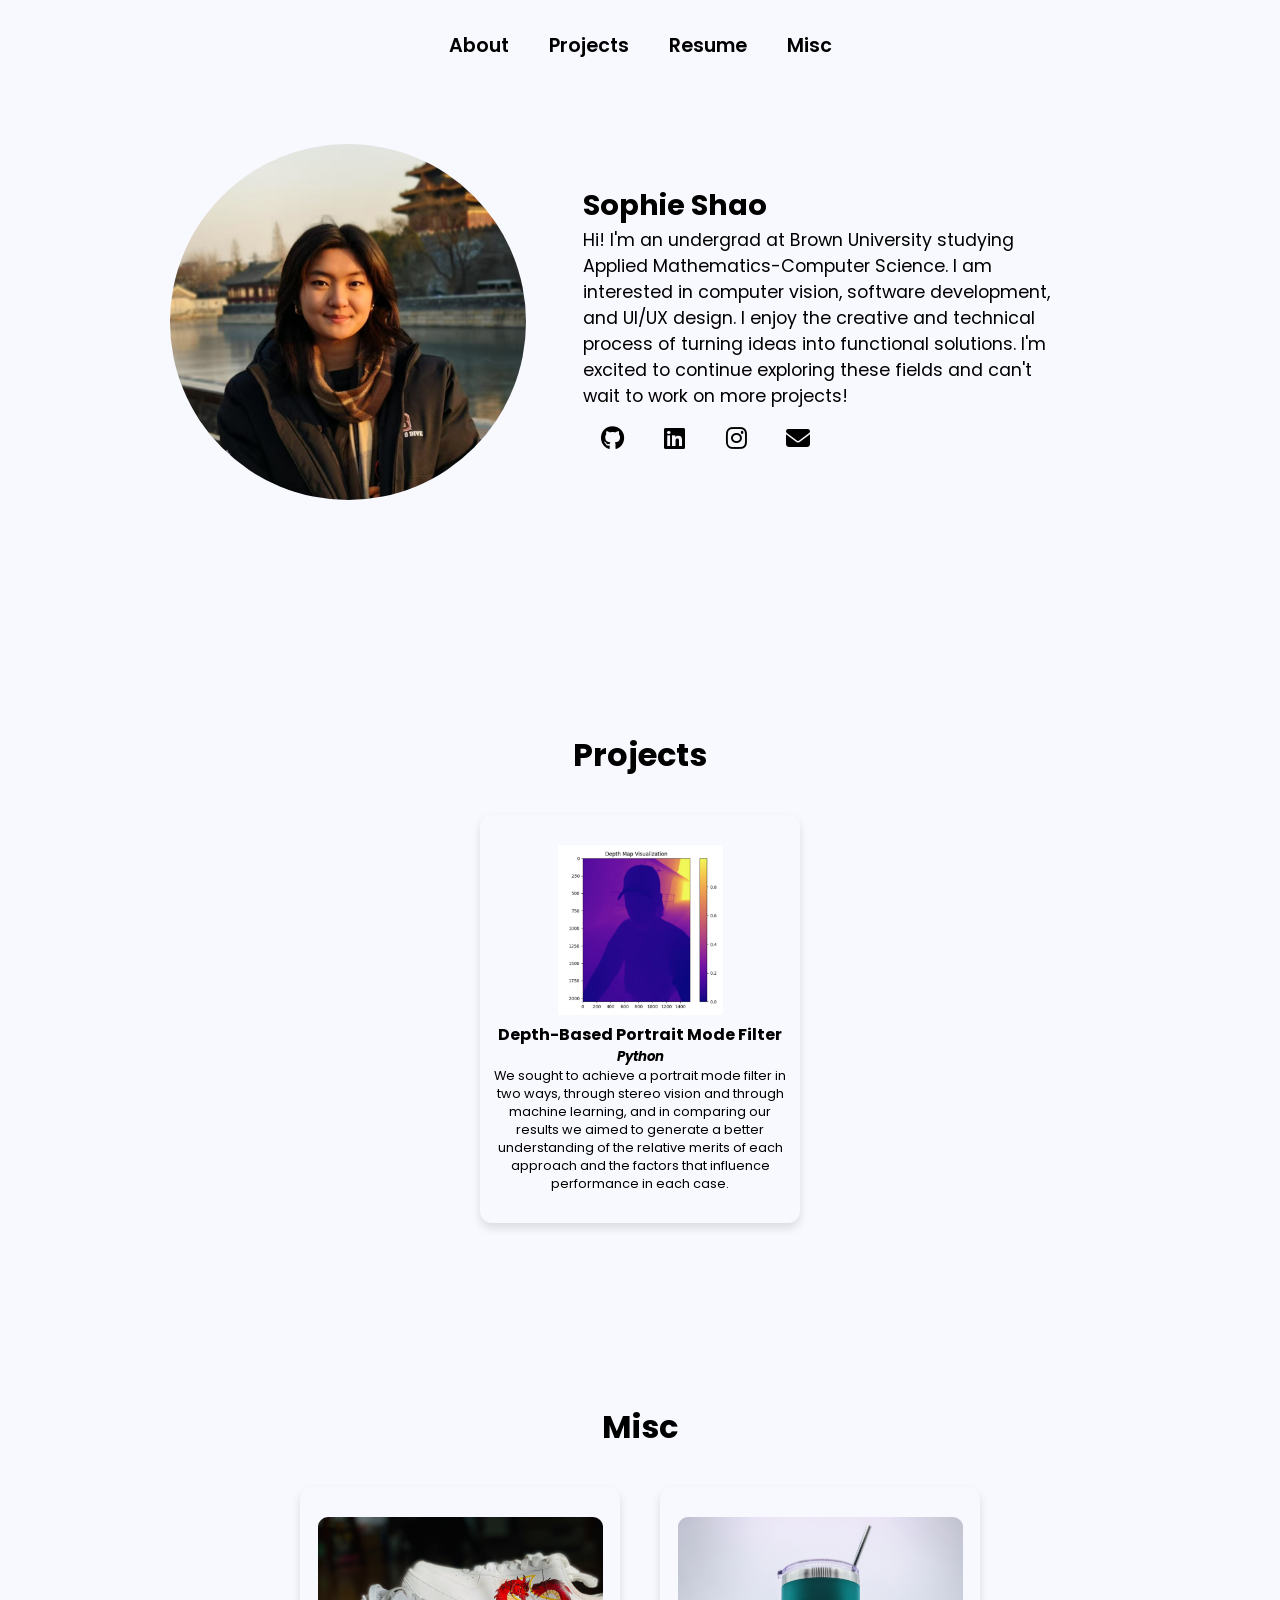
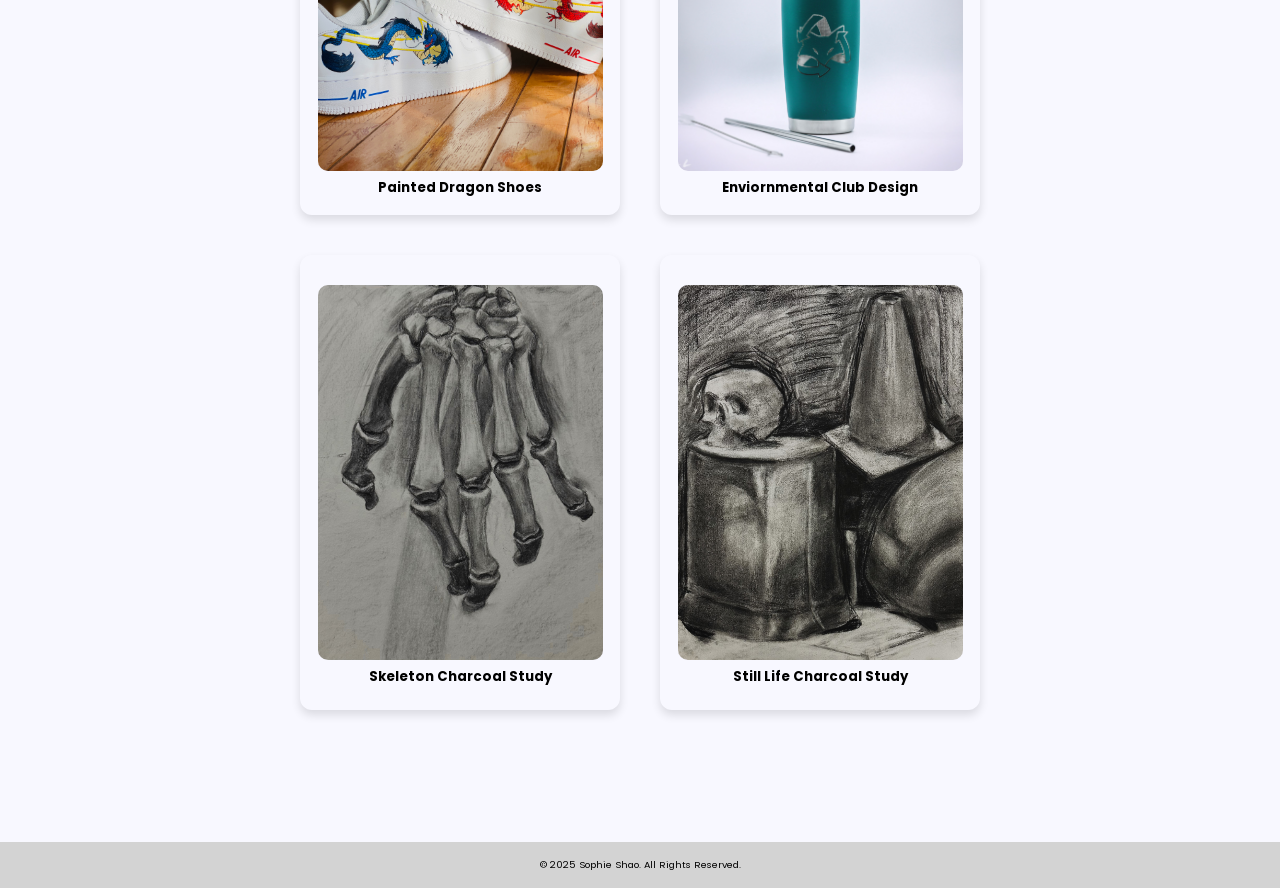
==== index.html @ e2f9743d "Update index.html" ====
<!DOCTYPE html>
<html lang="en" dir="ltr">
    <head>
        <meta charset="UTF-8"/>
        <title>Sophie Shao</title>
        <link rel="stylesheet" href="style.css">
        <meta name="viewport" content="width=device-width, initial-scale=1.0">
        <link rel="stylesheet" href="https://cdnjs.cloudflare.com/ajax/libs/font-awesome/6.5.2/css/all.min.css">
    </head>
    <body>

        <!-- navigation menu-->
        <nav>
            <div class="nav-container">
                <div class="links">
                    <div class="link"><a href="#about">About</a></div>
                    <div class="link"><a href="#projects">Projects</a></div>
                    <div class="link"><a href="./2027-Sophie-Shao-Resume.pdf" target="blank">Resume</a></div>
                    <div class="link"><a href="#misc">Misc</a></div>
                </div>
                <i class="fa-solid fa-bars hamburg" onclick="hamburg()"></i>
            </div>
            <div class="dropdown">
                <div class="links">
                    <a href="#about">About Me</a>
                    <a href="#projects">Projects</a>
                    <a href="#misc">Misc</a>
                    <i class="fa-solid fa-xmark cancel" onclick="cancel()"></i>
                </div>
            </div>
        </nav>

        <section class="about" id="about">
            <div class="main-container">
                <div class="image">
                    <img src="images/me.jpg" alt="headshot">
                </div>
                <div class="content">
                    <h1 data-aos="fade-left">
                        Sophie Shao
                    </h1>
                    <p>
                        Hi! I'm an undergrad at Brown University studying 
                        Applied Mathematics-Computer Science. I am interested
                        in computer vision, software development, and UI/UX design. 
                        I enjoy the creative and technical process of turning ideas into 
                        functional solutions. I'm excited to 
                        continue exploring these fields and can't wait to work 
                        on more projects!
                    </p>
                    <div class="social-links">
                        <a href="https://github.com/sophie-shao">
                            <i class="fa-brands fa-github"></i>
                        </a>
                        <a href="https://www.linkedin.com/in/sophie-shao-2a88002a1/">
                            <i class="fa-brands fa-linkedin"></i>
                        </a>
                        <a href="https://www.instagram.com/sophie.shao_/?next=%2F">
                            <i class="fa-brands fa-instagram"></i>
                        </a>
                        <a href="https://mail.google.com/mail/u/0/#inbox?compose=DmwnWrRlQXxwdBVPlTcntVKjJCXbCcrWKHcVZnHtsnfMHzqmFrrnvkVkwrCbFchnSswnGTQqrdsb">
                            <i class="fa-solid fa-envelope"></i>
                        </a>
                    </div>
                </div>
            </div>
        </section>

        <!--Projects Section Start-->

        <section class="projects" id="projects">
            <div class="content">
                <div class="title"><span>Projects</span></div>
                <div class="boxes">
                    <div class="box">
                        <a href="https://github.com/sophie-shao/cv-final-project.git" target="_blank" class="project-box">
                            <picture>
                                <img src="images/depth.png" alt="cv">
                            </picture>
                            <h4>Depth-Based Portrait Mode Filter</h4>
                            <h5><em>Python</em></h5>
                            <p>
                                We sought to achieve a portrait mode filter in two ways, 
                                through stereo vision and through machine learning, 
                                and in comparing our results we aimed to generate a better understanding 
                                of the relative merits of each approach and the factors that influence 
                                performance in each case.
                            </p>
                        </a>
                    </div>
                </div>
            </div>
        </section>

        <!--Misc Section Start-->

        <section class="misc" id="misc">
            <div class="content">
                <div class="title"><span>Misc</span></div>
                <div class="boxes">
                    <div class="box">
                            <picture>
                                <img src="images/shoes.JPG" alt="shoes">
                            </picture>
                            <h5>Painted Dragon Shoes</h5>
                    </div>
                    <div class="box">
                        <picture>
                            <img src="images/waterbottle.jpg" alt="ensci">
                        </picture>
                        <h5>Enviornmental Club Design</h5>
                    </div>
                    <div class="box">
                        <picture>
                            <img src="images/hand.jpg" alt="hand">
                        </picture>
                        <h5>Skeleton Charcoal Study</h5>
                    </div>
                    <div class="box">
                        <picture>
                            <img src="images/study.jpg" alt="study">
                        </picture>
                        <h5>Still Life Charcoal Study</h5>
                    </div>
                </div>
            </div>
        </section>

        <!--Footer Section Start-->
        <footer>
            <div class="text">
                <span>
                    &#169; 2025 Sophie Shao. All Rights Reserved.
                </span>
            </div>
        </footer>


    </body>
</html>
---- style.css ----
@import url('https://fonts.googleapis.com/css2?family=Poppins%3Awght%40100%3B200%3B300%3B400%3B500%3B600&display=swap%27%29%3B');
*{
    margin: 0;
    padding: 0;
    box-sizing: border-box;
    font-family: 'Poppins', 'sans-serif';
    text-decoration: none;
    scroll-behavior: smooth;
}

body{
    width: 100%;
    height: auto;
    background-color: ghostwhite;
    overflow-x: hidden;
}

::-webkit-scrollbar {
    width: 10px;
}

::-webkit-scrollbar-track {
    background: gray;
}

::-webkit-scrollbar-thumb {
    background: black;
    border-radius: 12px;
    transition: all 0.3s ease;
}

::-webkit-scrollbar-thumb:hover {
    background: black;
}

/* navbar */

nav {
    width: 100%;
    height: 10vh;
    position: fixed;
    background-color: ghostwhite;
    z-index: 1000;
}

.nav-container {
    width: 100%;
    height: 100%;
    display: flex;
    justify-content: center;
    align-items: center;

}
.hamburg,
.cancel {
    cursor: pointer;
    position: absolute;
    right: 15px;
    top: 10px;
    color: black;
    opacity: 0;
    pointer-events: none;
    font-size: clamp(2.5rem, 0.5rem + 5vw, 3 rem);
}

.nav-container .links {
    display: flex;
}

.nav-container .links a {
    position: relative;
    font-size: calc(0.8rem + 0.5vw);
    color: black;
    margin: 20px;
    text-decoration: none;
    font-weight: 550;
    transition: 0.3s linear;
}

.nav-container .links a::before {
    position: absolute;
    content:"";
    bottom:-3px;
    left: 0;
    width: 0%;
    height: 3px;
    background-color: brown;
    transition: 0.2s linear;
}

.nav-container .links a:hover::before {
    width: 100%;
}

.nav-container .links a:hover {
    color: brown;
}

.dropdown {
    z-index: 100;
    position: absolute;
    top: 0;
    transform: translateY(-500px);
    width: 100%;
    height: auto;
    backdrop-filter: blur(4px) brightness(40%);
    box-shadow: 0 0 20px white;
    transition: 0.2s linear;
}

.dropdown .links a {
    display: flex;
    color: black;
    text-decoration: none;
    justify-content: center;
    padding: 15px 0;
    align-items: center;
    transition: 0.2s linear;
}

.dropdown .links a:hover {
    background-color: brown;
}

section {
    padding: 5rem 1rem;
    max-width: 1100px;
    margin: auto;
}

.main-container {
    display: flex;
    flex-direction: row;
    align-items: center;
    text-align: left; 
    padding: 2rem; 
    margin: 2rem;
}

.main-container .image img {
    width: calc(20vw + 100px);
    height: calc(20vw + 100px);
    border-radius: 50%;
    object-fit: cover;
    transition: transform 0.5s ease-in-out;
}

.main-container .image img:hover {
    transform: scale(1.1);
}

.main-container .content {
    color: black;
    width: 50%;
    max-width: 56.25rem;
}

.content h1 {
    font-size: clamp(1rem, 1rem + 5vw, 1.8rem);
}

.content p {
    font-size: 1.1rem;
    margin: auto;
    
}

.social-links i {
    display: inline-flex;
    justify-content: center;
    align-items: center;
    width: 3rem;
    height: 3rem;
    background-color: transparent;
    border-radius: 50%;
    color: black;
    margin: 5px;
    font-size: 1.5rem;
    transition: 0.2s linear;
}

.social-links i:hover {
    scale: 1.3;
    color: black;
    background-color: lightgrey;
}

section .content {
    width: 90%;
    margin: 0px auto;
    font-family: 'Poppins', sans-serif;
}

.projects .title span, .misc .title span {
    font-size: 2rem;
    font-weight: bold;
    display: block;
    margin-bottom: 1rem;
    color: black;
    text-align: center;
    transition: 0.4s linear;
}

.projects .boxes {
    display: flex;
    flex-wrap: wrap;
    justify-content: center;
}

.projects .boxes .box {
    margin: 20px;
    width: 20rem;
    height: 100%;
    text-align: center;
    border-radius: 12px;
    padding: 30px 10px;
    box-shadow: 0 5px 10px rgba(0, 0, 0, 0.12);
    cursor: default;
    color: black;
    transition: all 0.4s ease;
}

.projects .boxes .box:hover {
    background: white;
    transform: scale(1.1);
}

.projects .boxes .box img {
    width: 55%; 
    height: 55%; 
    object-fit: cover;  
    border-radius: 1px;
    transition: transform 0.5s ease-in-out; 
}
.projects h5 {
    color: black;
}

.projects h4 {
    color: black;
}
.projects p {
    font-size: 0.8rem;
    color: black;
}

/* Misc */

.misc .boxes {
    display: flex;
    flex-wrap: wrap;
    justify-content: center;
    
}

.misc .boxes .box {
    margin: 20px;
    width: 20rem;
    text-align: center;
    border-radius: 12px;
    padding: 30px 10px;
    box-shadow: 0 5px 10px rgba(0, 0, 0, 0.12);
    cursor: default;
    color: black;
    transition: all 0.4s ease;
}

.misc .boxes .box img {
    width: 95%;  /* Make the image scale to the full width of the box */
    height: 95%; /* Ensure it scales to the full height as well */
    object-fit: cover;  /* Make sure the image fills the box without distortion */
    border-radius: 10px; /* Optional: keep the border radius for rounded corners */
    transition: transform 0.5s ease-in-out; /* Smooth transition on hover */
}

/* Footer Section */

footer {
    text-align: center;
    padding: 1rem;
    margin-top: 2rem;
    background-color: lightgrey;
}

footer a {
    color: black;
    text-decoration: none;
}
footer .text {
    font-size: 0.6rem;
}


@media (max-width: 576px) {

    .social-links i {
        width: 2rem;
        height: 2rem;
    }

    #about h1 {
        text-align: center;
    }

    .main-container {
        flex-direction: column;
        text-align: center;
        justify-content: space-between;
    }

    .main-container .content {
        color: black;
        width: 100%;
        margin: auto;
        padding: auto;
    }

    .main-container .content p {
        font-size: 0.9rem;
        padding: 0.5rem;
        text-align: center;
    }
}
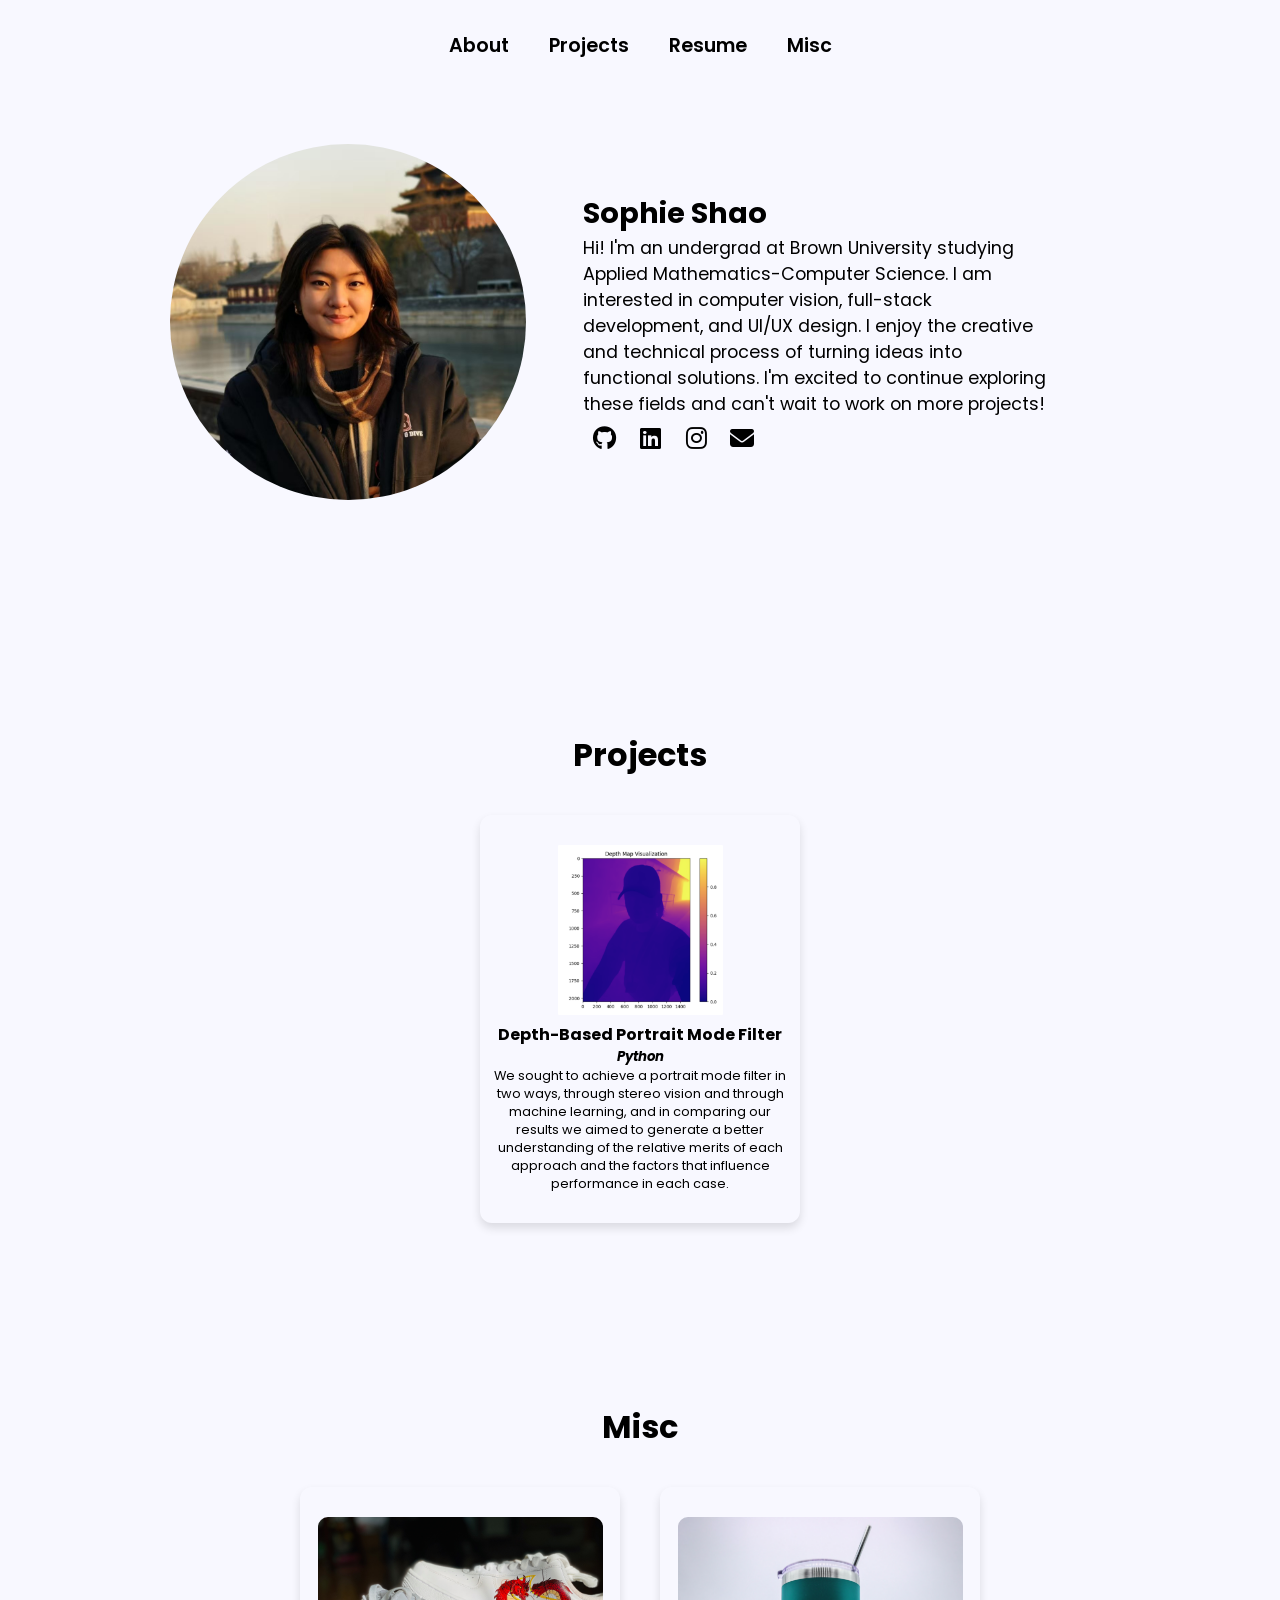
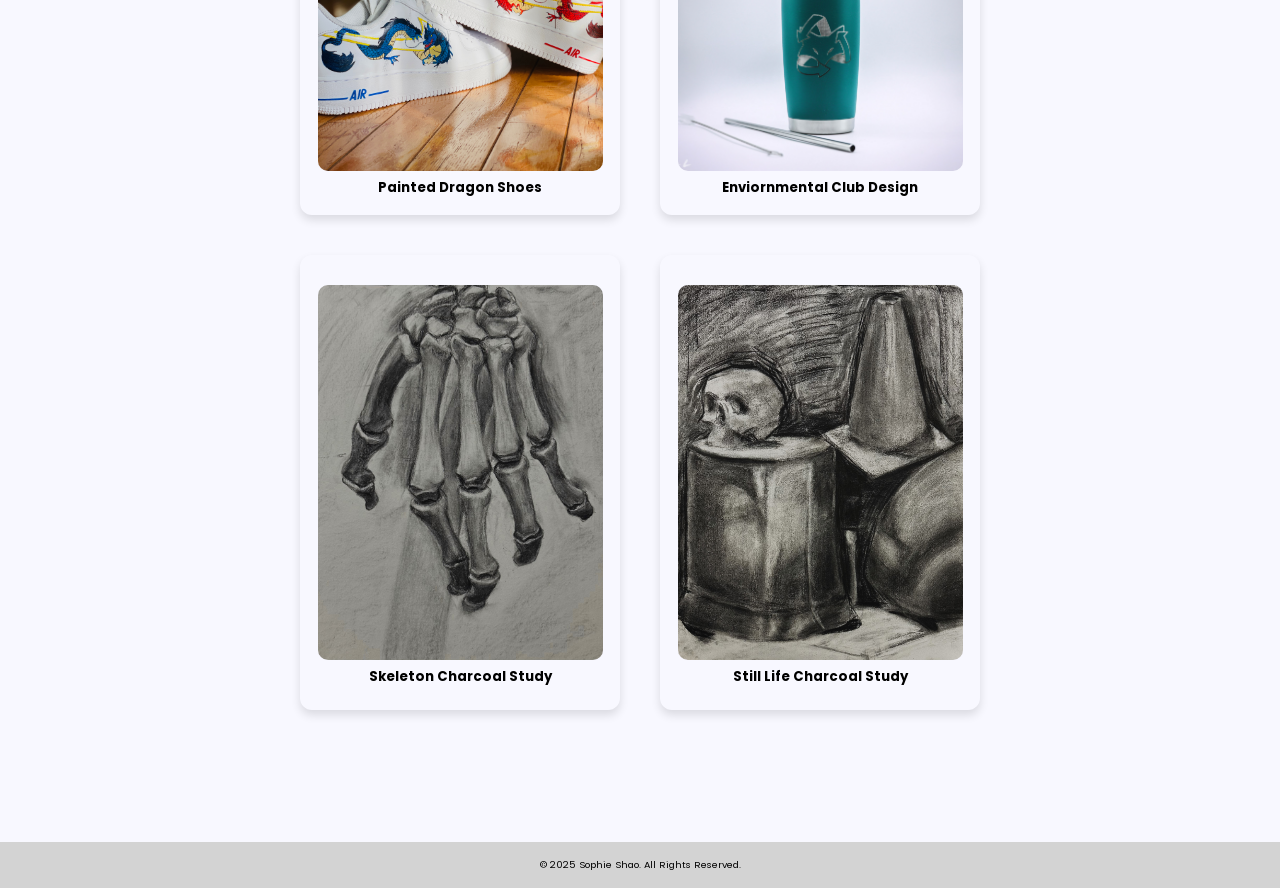
==== commit 57defbbd: "Update index.html" ====
--- a/index.html
+++ b/index.html
@@ -42,7 +42,7 @@
                     <p>
                         Hi! I'm an undergrad at Brown University studying 
                         Applied Mathematics-Computer Science. I am interested
-                        in computer vision, software development, and UI/UX design. 
+                        in computer vision, full-stack development, and UI/UX design. 
                         I enjoy the creative and technical process of turning ideas into 
                         functional solutions. I'm excited to 
                         continue exploring these fields and can't wait to work 
--- a/style.css
+++ b/style.css
@@ -169,8 +169,8 @@
     display: inline-flex;
     justify-content: center;
     align-items: center;
-    width: 3rem;
-    height: 3rem;
+    width: 2rem;
+    height: 2rem;
     background-color: transparent;
     border-radius: 50%;
     color: black;
@@ -320,4 +320,4 @@
         padding: 0.5rem;
         text-align: center;
     }
-}+}
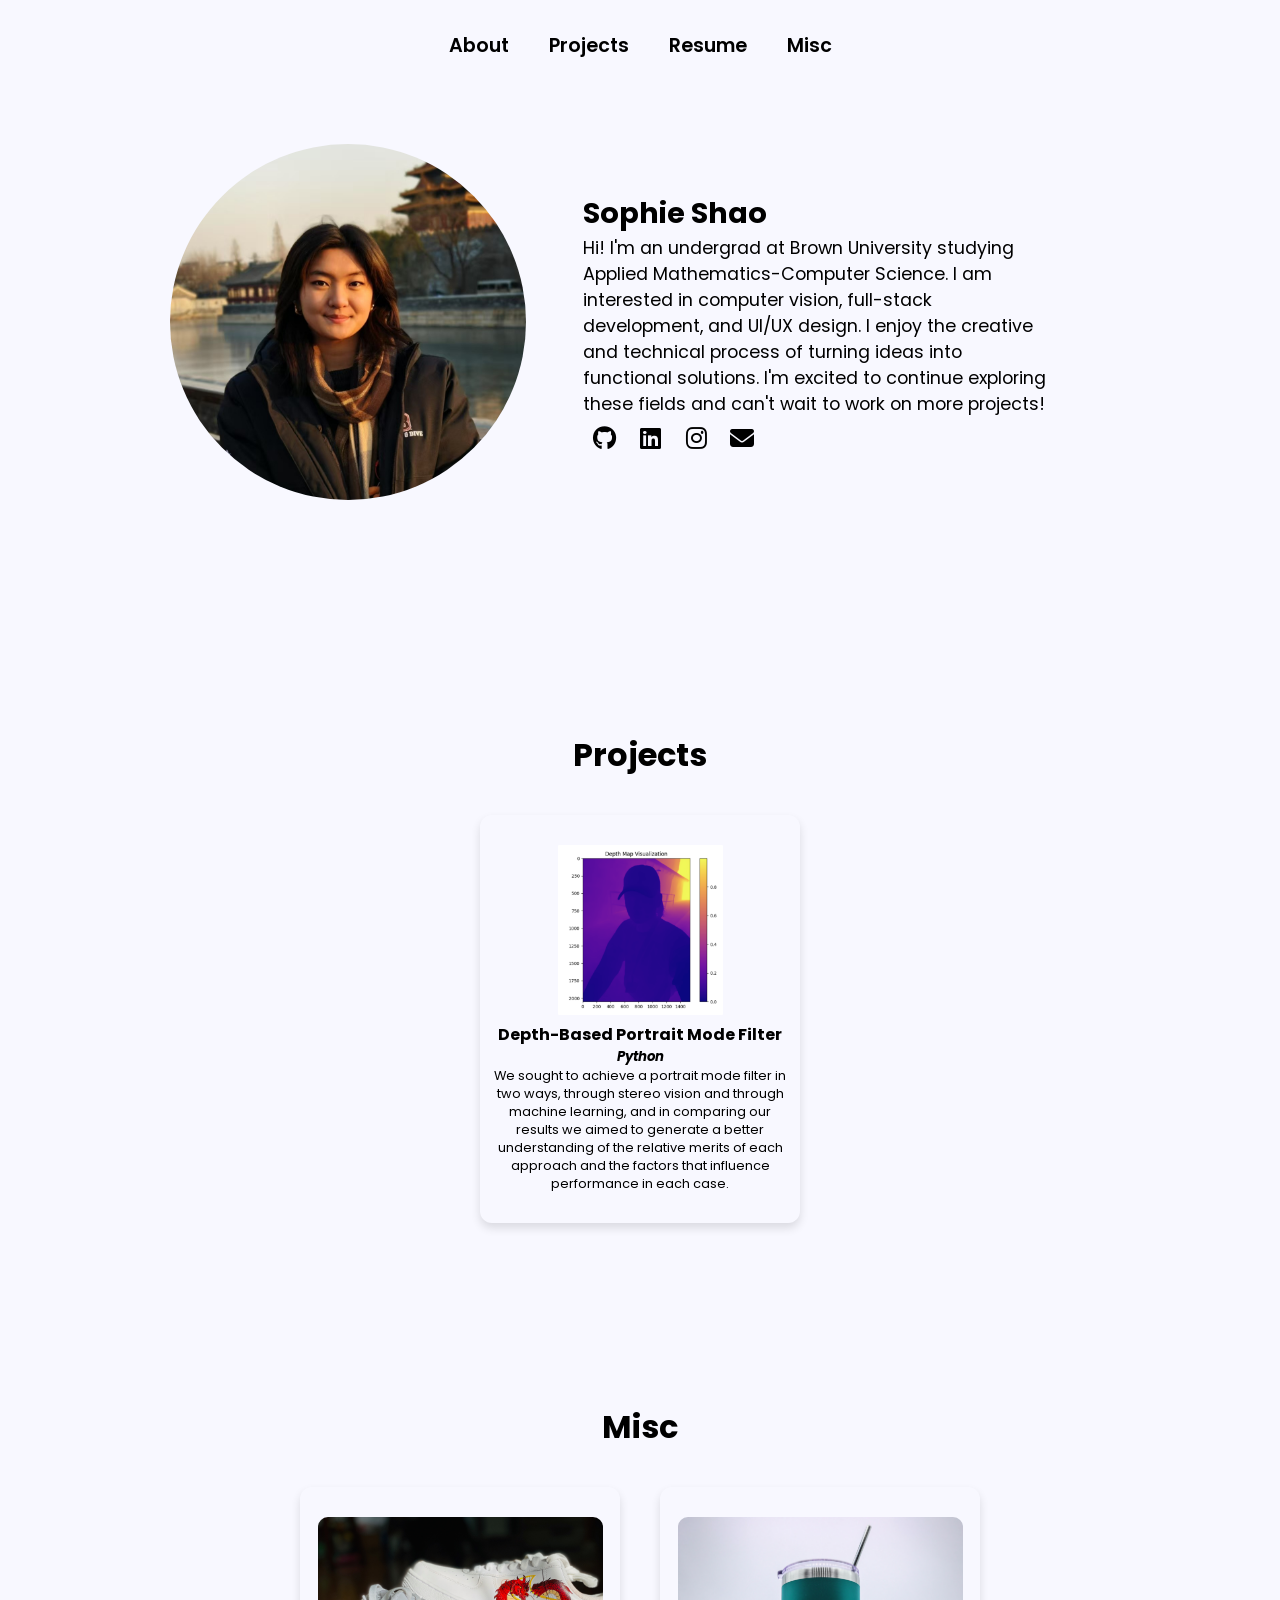
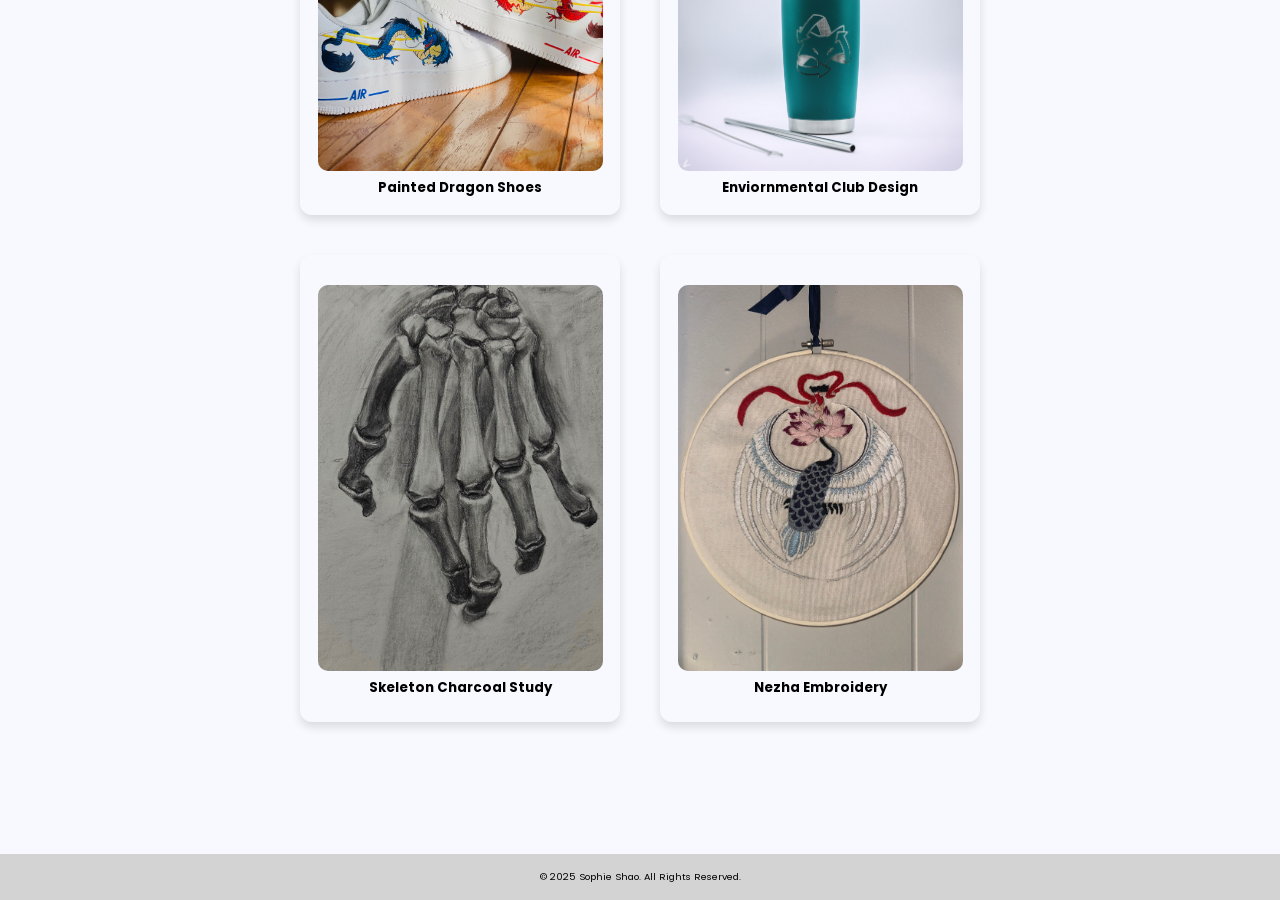
==== commit 079062af: "embroidery" ====
--- a/index.html
+++ b/index.html
@@ -15,7 +15,7 @@
                 <div class="links">
                     <div class="link"><a href="#about">About</a></div>
                     <div class="link"><a href="#projects">Projects</a></div>
-                    <div class="link"><a href="./2027-Sophie-Shao-Resume.pdf" target="blank">Resume</a></div>
+                    <div class="link"><a href="./Sophie_Shao_Resume.pdf" target="blank">Resume</a></div>
                     <div class="link"><a href="#misc">Misc</a></div>
                 </div>
                 <i class="fa-solid fa-bars hamburg" onclick="hamburg()"></i>
@@ -118,9 +118,9 @@
                     </div>
                     <div class="box">
                         <picture>
-                            <img src="images/study.jpg" alt="study">
+                            <img src="images/embroidery.jpg" alt="study">
                         </picture>
-                        <h5>Still Life Charcoal Study</h5>
+                        <h5>Nezha Embroidery</h5>
                     </div>
                 </div>
             </div>
--- a/style.css
+++ b/style.css
@@ -321,3 +321,28 @@
         text-align: center;
     }
 }
+/* For very large screens */
+@media (min-width: 1400px) {
+    section {
+      max-width: 1400px;
+      padding: 6rem 2rem;
+    }
+    
+    .main-container {
+      gap: 4rem;
+    }
+    
+    .content h1 {
+      font-size: 2.5rem;
+    }
+    
+    .content p {
+      font-size: 1.3rem;
+    }
+    
+    /* Make project boxes larger but maintain grid */
+    .projects .boxes .box, .misc .boxes .box {
+      width: 24rem;
+      padding: 2rem 1.5rem;
+    }
+  }
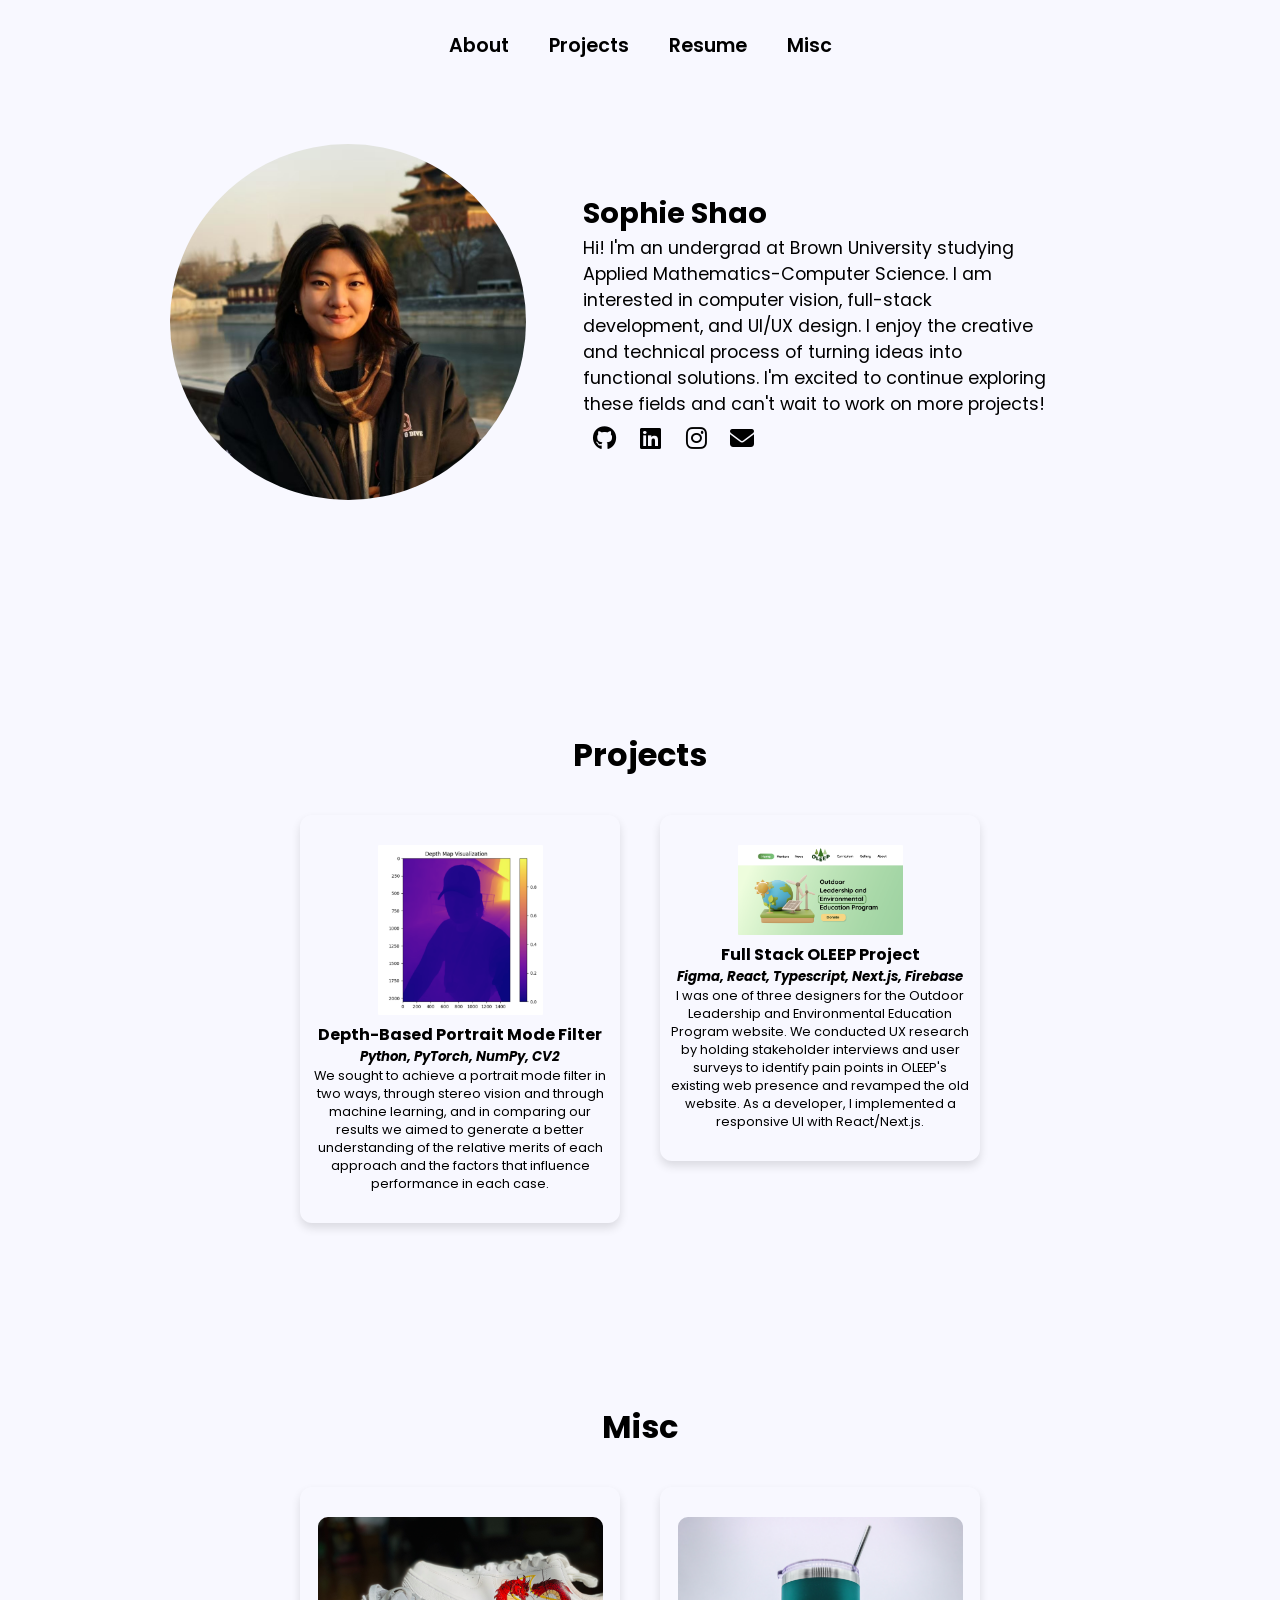
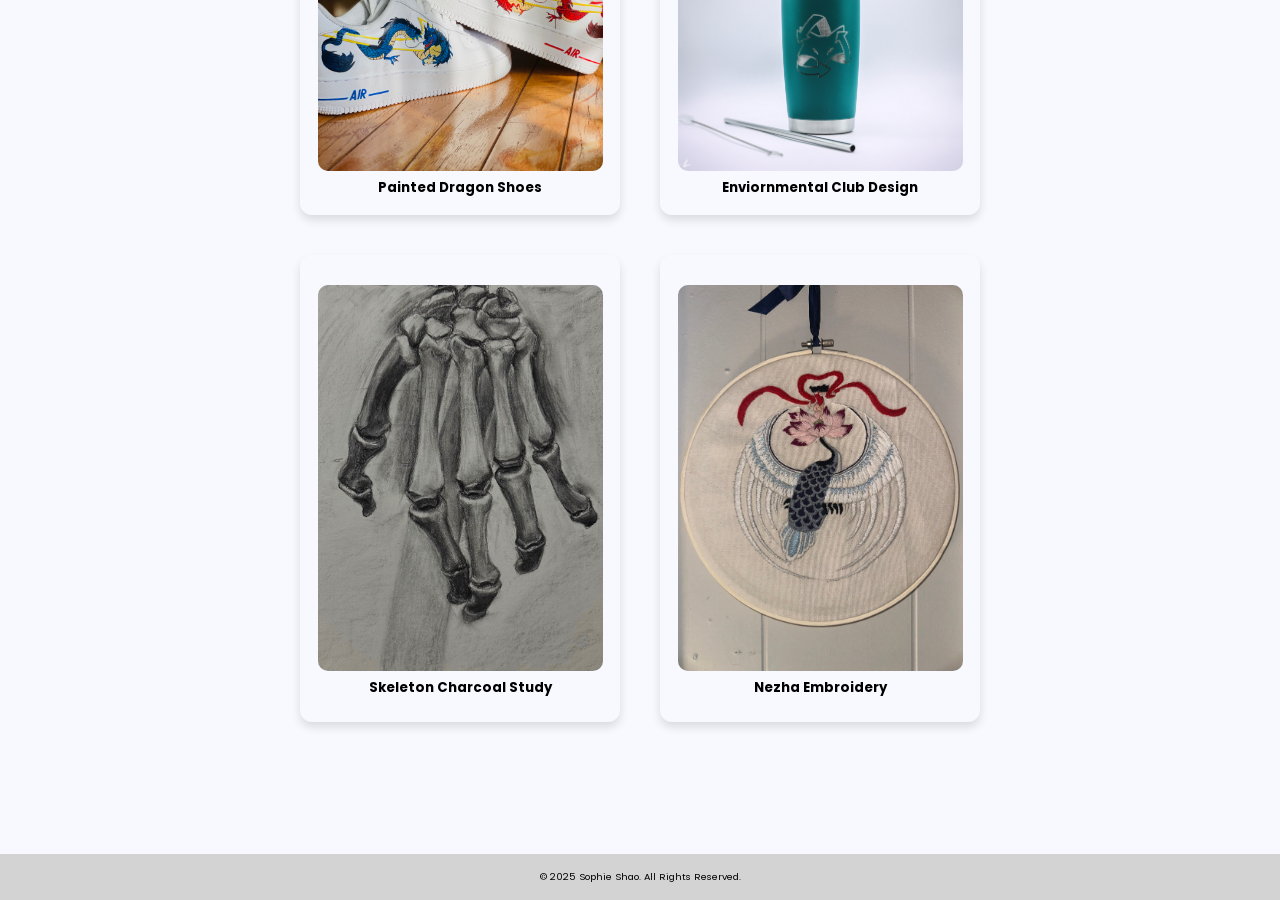
==== commit dad21178: "oleep" ====
--- a/index.html
+++ b/index.html
@@ -15,7 +15,7 @@
                 <div class="links">
                     <div class="link"><a href="#about">About</a></div>
                     <div class="link"><a href="#projects">Projects</a></div>
-                    <div class="link"><a href="./Sophie_Shao_Resume.pdf" target="blank">Resume</a></div>
+                    <div class="link"><a href="./Sophie_Shao_Resume_2027.pdf" target="blank">Resume</a></div>
                     <div class="link"><a href="#misc">Misc</a></div>
                 </div>
                 <i class="fa-solid fa-bars hamburg" onclick="hamburg()"></i>
@@ -78,13 +78,27 @@
                                 <img src="images/depth.png" alt="cv">
                             </picture>
                             <h4>Depth-Based Portrait Mode Filter</h4>
-                            <h5><em>Python</em></h5>
+                            <h5><em>Python, PyTorch, NumPy, CV2</em></h5>
                             <p>
                                 We sought to achieve a portrait mode filter in two ways, 
                                 through stereo vision and through machine learning, 
                                 and in comparing our results we aimed to generate a better understanding 
                                 of the relative merits of each approach and the factors that influence 
                                 performance in each case.
+                            </p>
+                        </a>
+                    </div>
+                    <div class="box">
+                        <a href="https://www.figma.com/proto/jHqC6tj3FW3P8N9Nmy6iiK/OLEEP-Design-Progress?node-id=15-2&p=f&t=Ds0U2dt9hGHkcdOl-1&scaling=scale-down&content-scaling=fixed&page-id=0%3A1&starting-point-node-id=15%3A2" target="_blank" class="project-box">
+                            <picture>
+                                <img src="images/oleep.png" alt="oleep">
+                            </picture>
+                            <h4>Full Stack OLEEP Project</h4>
+                            <h5><em>Figma, React, Typescript, Next.js, Firebase</em></h5>
+                            <p>
+                                I was one of three designers for the Outdoor Leadership and Environmental Education Program website.
+                                We conducted UX research by holding stakeholder interviews and user surveys to identify pain points in OLEEP's existing web presence and 
+                                revamped the old website. As a developer, I implemented a responsive UI with React/Next.js.
                             </p>
                         </a>
                     </div>
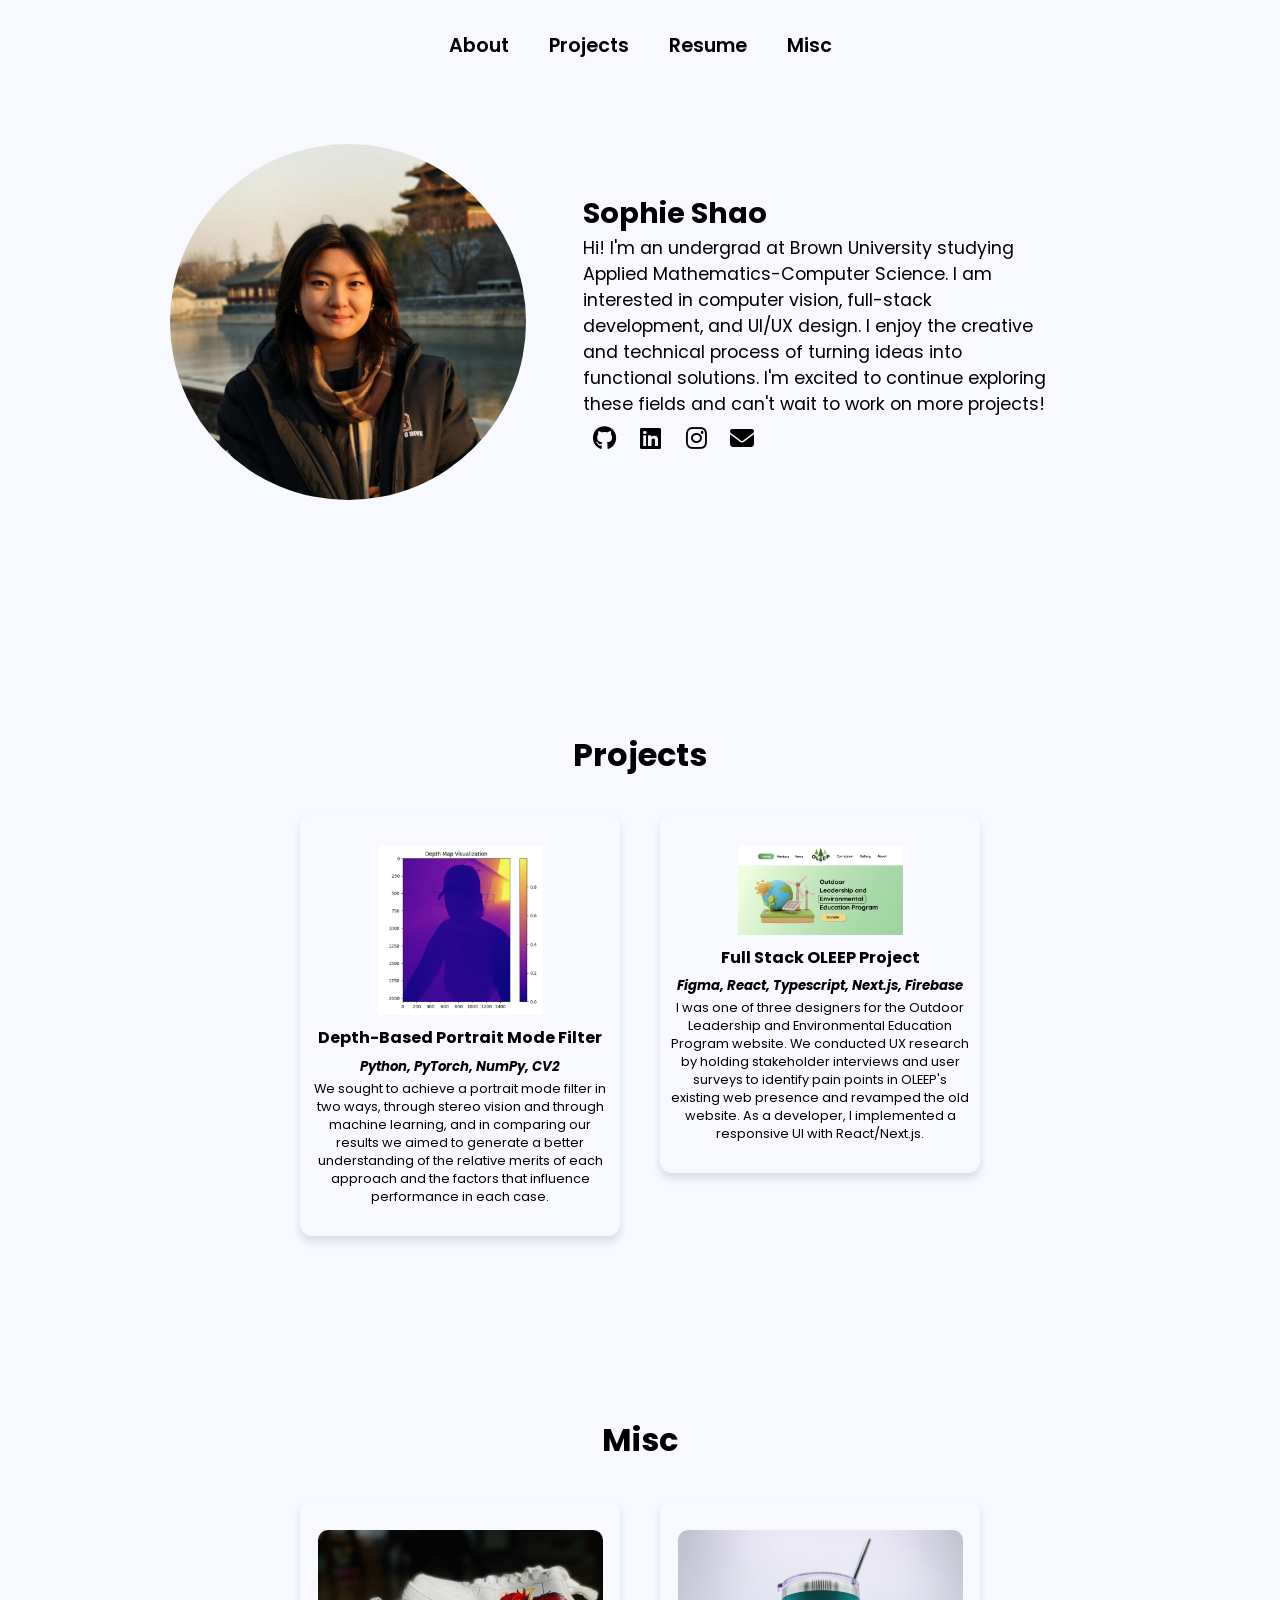
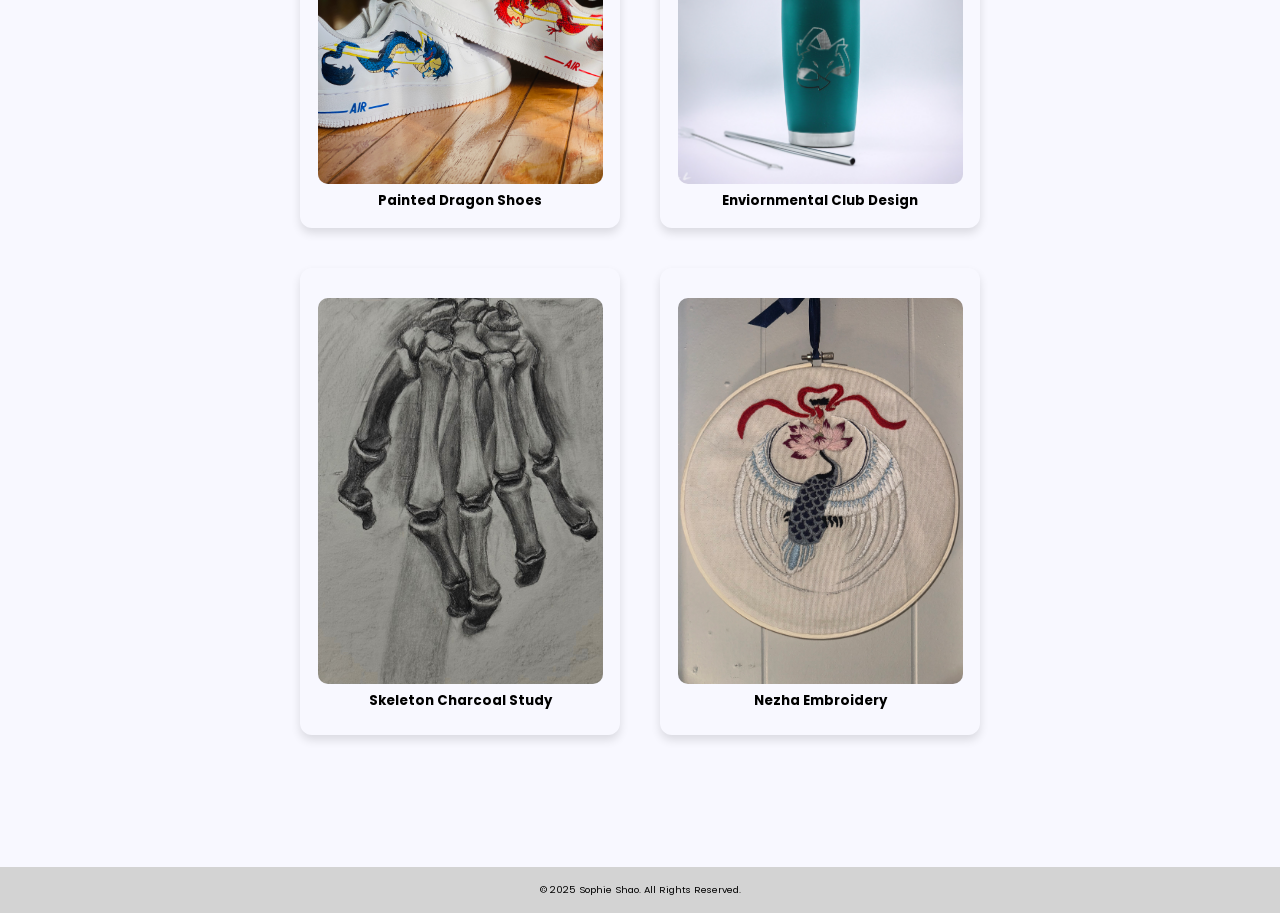
==== commit 90083bfe: "padding" ====
--- a/index.html
+++ b/index.html
@@ -78,6 +78,7 @@
                                 <img src="images/depth.png" alt="cv">
                             </picture>
                             <h4>Depth-Based Portrait Mode Filter</h4>
+                            
                             <h5><em>Python, PyTorch, NumPy, CV2</em></h5>
                             <p>
                                 We sought to achieve a portrait mode filter in two ways, 
--- a/style.css
+++ b/style.css
@@ -234,10 +234,12 @@
 }
 .projects h5 {
     color: black;
+    padding: 0.2rem;
 }
 
 .projects h4 {
     color: black;
+    padding: 0.2rem;
 }
 .projects p {
     font-size: 0.8rem;
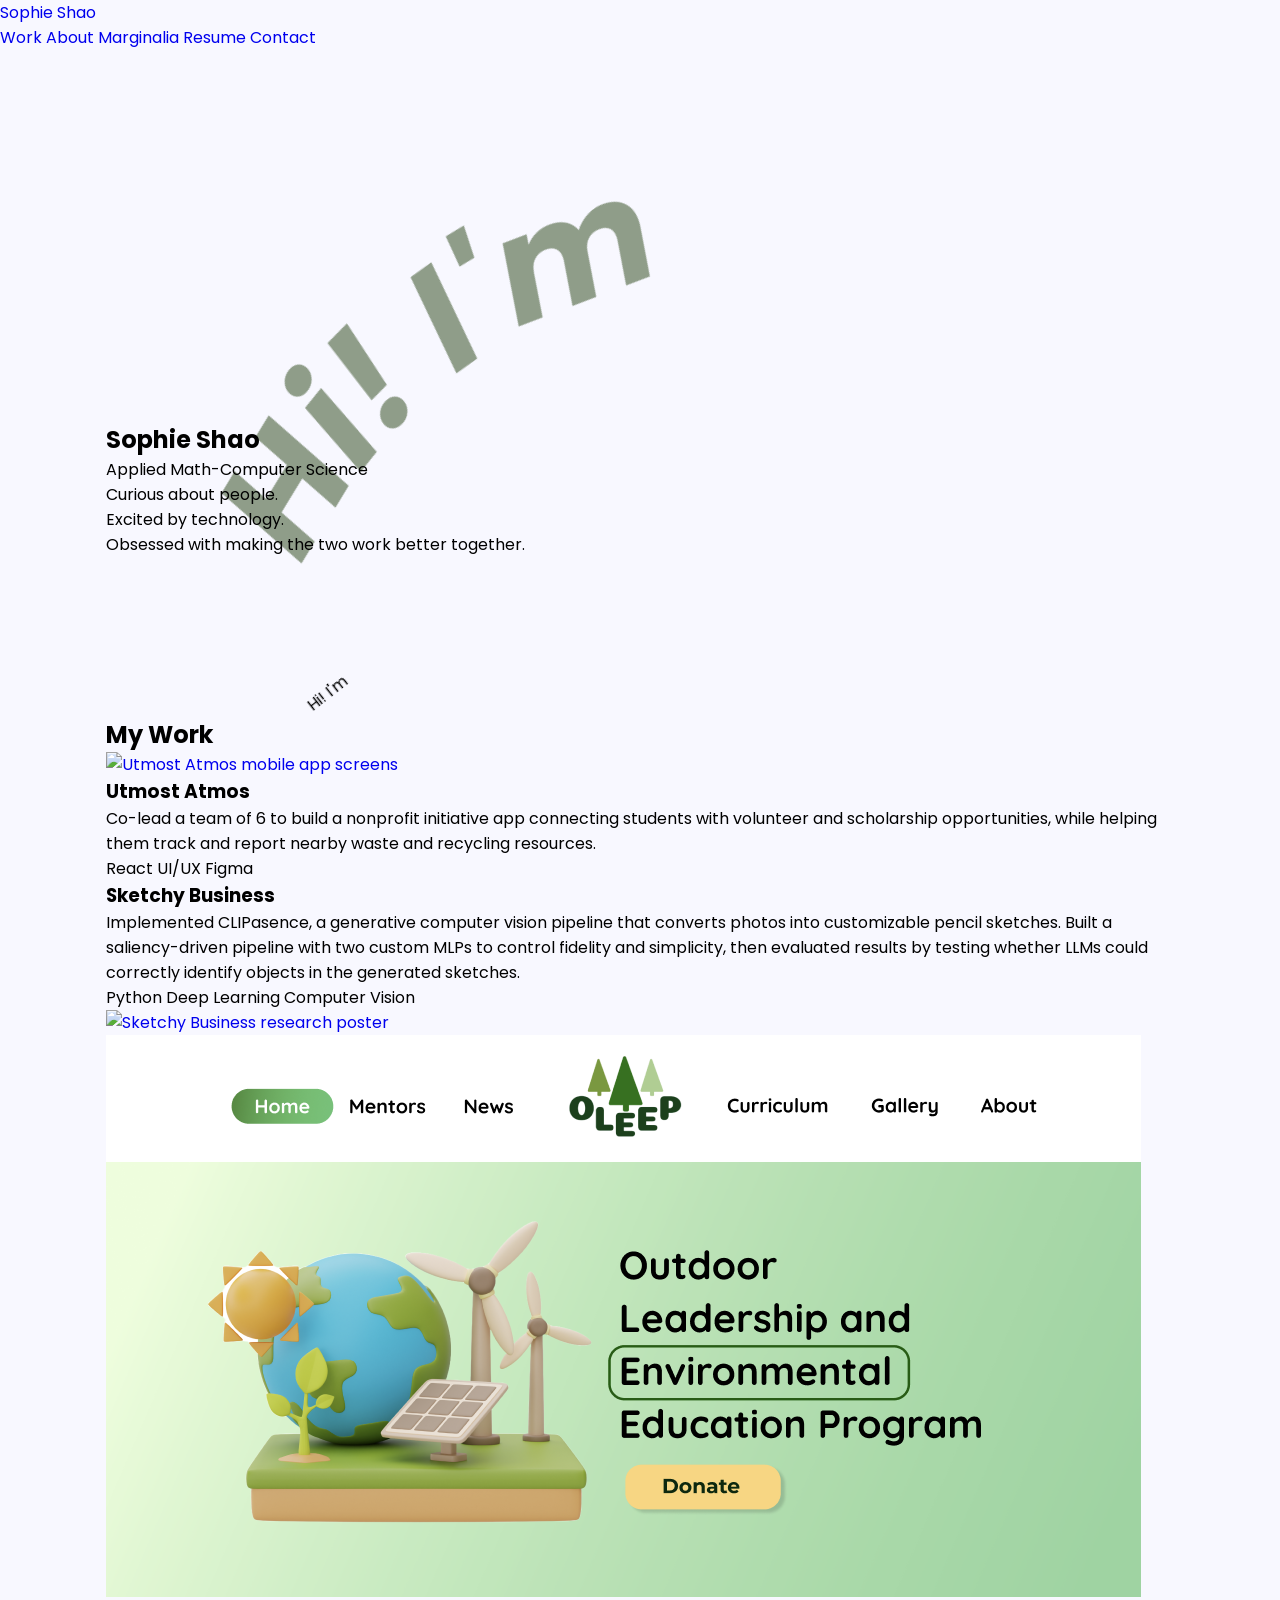
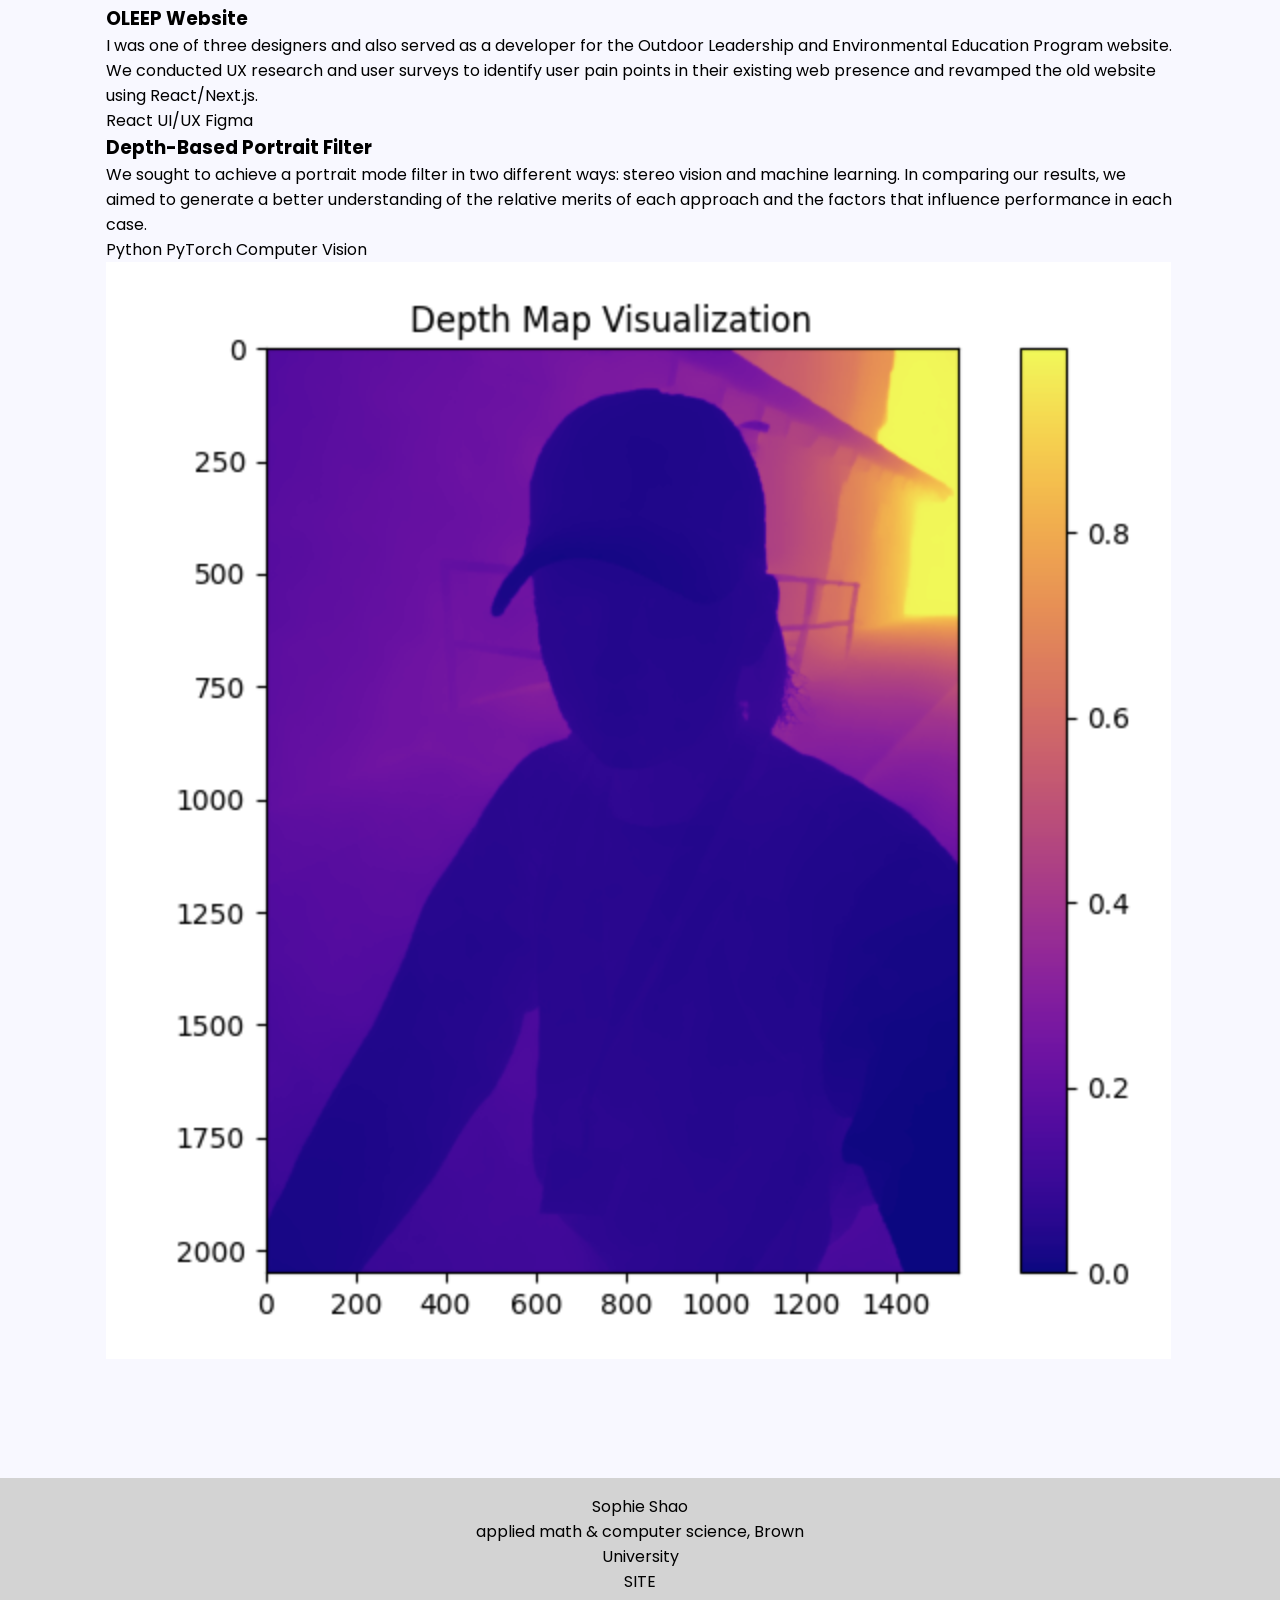
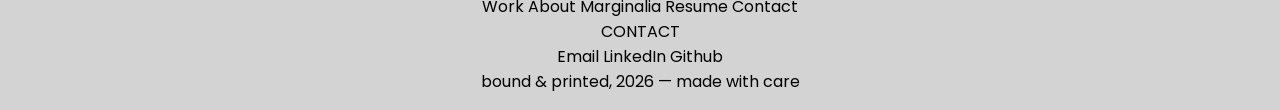
==== commit 645dfd8e: "Refactor index.html with new styles and animations Updated HTML structure, added new styles and anim" ====
--- a/index.html
+++ b/index.html
@@ -1,155 +1,279 @@
 <!DOCTYPE html>
-<html lang="en" dir="ltr">
-    <head>
-        <meta charset="UTF-8"/>
-        <title>Sophie Shao</title>
-        <link rel="stylesheet" href="style.css">
-        <meta name="viewport" content="width=device-width, initial-scale=1.0">
-        <link rel="stylesheet" href="https://cdnjs.cloudflare.com/ajax/libs/font-awesome/6.5.2/css/all.min.css">
-    </head>
-    <body>
-
-        <!-- navigation menu-->
-        <nav>
-            <div class="nav-container">
-                <div class="links">
-                    <div class="link"><a href="#about">About</a></div>
-                    <div class="link"><a href="#projects">Projects</a></div>
-                    <div class="link"><a href="./Sophie_Shao_Resume_2027.pdf" target="blank">Resume</a></div>
-                    <div class="link"><a href="#misc">Misc</a></div>
-                </div>
-                <i class="fa-solid fa-bars hamburg" onclick="hamburg()"></i>
-            </div>
-            <div class="dropdown">
-                <div class="links">
-                    <a href="#about">About Me</a>
-                    <a href="#projects">Projects</a>
-                    <a href="#misc">Misc</a>
-                    <i class="fa-solid fa-xmark cancel" onclick="cancel()"></i>
-                </div>
-            </div>
-        </nav>
-
-        <section class="about" id="about">
-            <div class="main-container">
-                <div class="image">
-                    <img src="images/me.jpg" alt="headshot">
-                </div>
-                <div class="content">
-                    <h1 data-aos="fade-left">
-                        Sophie Shao
-                    </h1>
-                    <p>
-                        Hi! I'm an undergrad at Brown University studying 
-                        Applied Mathematics-Computer Science. I am interested
-                        in computer vision, full-stack development, and UI/UX design. 
-                        I enjoy the creative and technical process of turning ideas into 
-                        functional solutions. I'm excited to 
-                        continue exploring these fields and can't wait to work 
-                        on more projects!
-                    </p>
-                    <div class="social-links">
-                        <a href="https://github.com/sophie-shao">
-                            <i class="fa-brands fa-github"></i>
-                        </a>
-                        <a href="https://www.linkedin.com/in/sophie-shao-2a88002a1/">
-                            <i class="fa-brands fa-linkedin"></i>
-                        </a>
-                        <a href="https://www.instagram.com/sophie.shao_/?next=%2F">
-                            <i class="fa-brands fa-instagram"></i>
-                        </a>
-                        <a href="https://mail.google.com/mail/u/0/#inbox?compose=DmwnWrRlQXxwdBVPlTcntVKjJCXbCcrWKHcVZnHtsnfMHzqmFrrnvkVkwrCbFchnSswnGTQqrdsb">
-                            <i class="fa-solid fa-envelope"></i>
-                        </a>
-                    </div>
-                </div>
-            </div>
-        </section>
-
-        <!--Projects Section Start-->
-
-        <section class="projects" id="projects">
-            <div class="content">
-                <div class="title"><span>Projects</span></div>
-                <div class="boxes">
-                    <div class="box">
-                        <a href="https://github.com/sophie-shao/cv-final-project.git" target="_blank" class="project-box">
-                            <picture>
-                                <img src="images/depth.png" alt="cv">
-                            </picture>
-                            <h4>Depth-Based Portrait Mode Filter</h4>
-                            
-                            <h5><em>Python, PyTorch, NumPy, CV2</em></h5>
-                            <p>
-                                We sought to achieve a portrait mode filter in two ways, 
-                                through stereo vision and through machine learning, 
-                                and in comparing our results we aimed to generate a better understanding 
-                                of the relative merits of each approach and the factors that influence 
-                                performance in each case.
-                            </p>
-                        </a>
-                    </div>
-                    <div class="box">
-                        <a href="https://www.figma.com/proto/jHqC6tj3FW3P8N9Nmy6iiK/OLEEP-Design-Progress?node-id=15-2&p=f&t=Ds0U2dt9hGHkcdOl-1&scaling=scale-down&content-scaling=fixed&page-id=0%3A1&starting-point-node-id=15%3A2" target="_blank" class="project-box">
-                            <picture>
-                                <img src="images/oleep.png" alt="oleep">
-                            </picture>
-                            <h4>Full Stack OLEEP Project</h4>
-                            <h5><em>Figma, React, Typescript, Next.js, Firebase</em></h5>
-                            <p>
-                                I was one of three designers for the Outdoor Leadership and Environmental Education Program website.
-                                We conducted UX research by holding stakeholder interviews and user surveys to identify pain points in OLEEP's existing web presence and 
-                                revamped the old website. As a developer, I implemented a responsive UI with React/Next.js.
-                            </p>
-                        </a>
-                    </div>
-                </div>
-            </div>
-        </section>
-
-        <!--Misc Section Start-->
-
-        <section class="misc" id="misc">
-            <div class="content">
-                <div class="title"><span>Misc</span></div>
-                <div class="boxes">
-                    <div class="box">
-                            <picture>
-                                <img src="images/shoes.JPG" alt="shoes">
-                            </picture>
-                            <h5>Painted Dragon Shoes</h5>
-                    </div>
-                    <div class="box">
-                        <picture>
-                            <img src="images/waterbottle.jpg" alt="ensci">
-                        </picture>
-                        <h5>Enviornmental Club Design</h5>
-                    </div>
-                    <div class="box">
-                        <picture>
-                            <img src="images/hand.jpg" alt="hand">
-                        </picture>
-                        <h5>Skeleton Charcoal Study</h5>
-                    </div>
-                    <div class="box">
-                        <picture>
-                            <img src="images/embroidery.jpg" alt="study">
-                        </picture>
-                        <h5>Nezha Embroidery</h5>
-                    </div>
-                </div>
-            </div>
-        </section>
-
-        <!--Footer Section Start-->
-        <footer>
-            <div class="text">
-                <span>
-                    &#169; 2025 Sophie Shao. All Rights Reserved.
-                </span>
-            </div>
-        </footer>
-
-
-    </body>
+<html lang="en">
+<head>
+  <meta charset="utf-8">
+  <meta name="viewport" content="width=device-width, initial-scale=1">
+  <title>Sophie Shao</title>
+
+  <link rel="stylesheet" href="global.css">
+  <link rel="stylesheet" href="styleguide.css">
+  <link rel="stylesheet" href="style.css">
+  
+  <style>
+    /* Animation Keyframes */
+    @keyframes circleIn {
+      0% {
+        opacity: 0;
+        transform: rotate(-38deg) scale(0.5) translateY(30px);
+      }
+      60% {
+        opacity: 0.8;
+        transform: rotate(-38deg) scale(1.1) translateY(-5px);
+      }
+      100% {
+        opacity: 1;
+        transform: rotate(-38deg) scale(1) translateY(0);
+      }
+    }
+
+    @keyframes fadeInUp {
+      0% {
+        opacity: 0;
+        transform: translateY(40px) scale(0.95);
+      }
+      100% {
+        opacity: 1;
+        transform: translateY(0) scale(1);
+      }
+    }
+
+    @keyframes fadeIn {
+      0% {
+        opacity: 0;
+      }
+      100% {
+        opacity: 1;
+      }
+    }
+
+    @keyframes slideInLeft {
+      0% {
+        opacity: 0;
+        transform: translateX(-30px);
+      }
+      100% {
+        opacity: 1;
+        transform: translateX(0);
+      }
+    }
+
+    /* Apply animations to hero elements */
+    .hero-greeting {
+      animation: circleIn 1.2s cubic-bezier(0.34, 1.56, 0.64, 1) forwards;
+      opacity: 0;
+    }
+
+    .hero h1 {
+      animation: fadeInUp 1s ease-out 0.3s both;
+    }
+
+    .hero-subtitle {
+      animation: fadeInUp 1s ease-out 0.6s both;
+    }
+
+    .hero-copy p:nth-child(1) {
+      animation: slideInLeft 0.8s ease-out 0.9s both;
+    }
+
+    .hero-copy p:nth-child(2) {
+      animation: slideInLeft 0.8s ease-out 1.1s both;
+    }
+
+    .hero-copy p:nth-child(3) {
+      animation: slideInLeft 0.8s ease-out 1.3s both;
+    }
+
+    /* Staggered animation for work section */
+    .work-section > h2 {
+      animation: fadeIn 1s ease-out 0.5s both;
+    }
+
+    .project {
+      opacity: 0;
+      animation: fadeInUp 0.8s ease-out forwards;
+    }
+
+    .project:nth-child(1) {
+      animation-delay: 0.3s;
+    }
+    .project:nth-child(2) {
+      animation-delay: 0.6s;
+    }
+    .project:nth-child(3) {
+      animation-delay: 0.9s;
+    }
+    .project:nth-child(4) {
+      animation-delay: 1.2s;
+    }
+  </style>
+</head>
+
+<body>
+  <header class="header">
+    <a class="brand" href="index.html" aria-label="Sophie Shao home">Sophie Shao</a>
+
+    <nav class="nav" aria-label="Primary navigation">
+      <a class="nav-link active" href="#work">Work</a>
+      <a class="nav-link" href="about.html">About</a>
+      <a class="nav-link" href="marginalia.html">Marginalia</a>
+      <a class="nav-link" href="Sophie_Shao_Resume.pdf" target="_blank">Resume</a>
+      <a class="nav-link" href="mailto:sophie_shao@brown.edu">Contact</a>
+    </nav>
+  </header>
+
+  <main>
+    <section class="hero" id="about">
+      <div class="hero-inner">
+        <div class="hero-greeting">
+          <svg viewBox="0 0 300 80" fill="none" xmlns="http://www.w3.org/2000/svg">
+            <defs>
+              <path id="curvePath" d="M 10 60 Q 80 20, 150 50 Q 220 80, 290 40" stroke="none"/>
+            </defs>
+            <text font-family="'Playfair Display', Georgia, serif" font-size="42" font-style="italic" font-weight="700" fill="#8f9d89">
+              <textPath href="#curvePath" startOffset="5%">Hi! I'm</textPath>
+            </text>
+          </svg>
+          <span class="fallback-text">Hi! I'm</span>
+        </div>
+        <h1>Sophie Shao</h1>
+        <p class="hero-subtitle">Applied Math-Computer Science</p>
+
+        <div class="hero-copy">
+          <p>Curious about people.</p>
+          <p>Excited by technology.</p>
+          <p>Obsessed with making the two work better together.</p>
+        </div>
+      </div>
+    </section>
+
+    <section class="work-section" id="work">
+      <h2>My Work</h2>
+
+      <article class="project project-image-left">
+        <a href="https://apps.apple.com/us/app/ecoedventures/id6761586775" target="_blank" rel="noopener noreferrer" class="project-image-link">
+        <div class="project-image">
+          <img src="images/utmost-atmos.png" alt="Utmost Atmos mobile app screens">
+        </div>
+        </a>
+
+        <div class="project-content">
+          <h3>Utmost Atmos</h3>
+          <p>
+            Co-lead a team of 6 to build a nonprofit initiative app
+            connecting students with volunteer and scholarship
+            opportunities, while helping them track and report nearby
+            waste and recycling resources.
+          </p>
+          <div class="tags">
+            <span>React</span>
+            <span>UI/UX</span>
+            <span>Figma</span>
+          </div>
+        </div>
+      </article>
+
+      <article class="project project-image-right">
+        <div class="project-content">
+          <h3>Sketchy Business</h3>
+          <p>
+            Implemented CLIPasence, a generative computer vision
+            pipeline that converts photos into customizable pencil
+            sketches. Built a saliency-driven pipeline with two custom
+            MLPs to control fidelity and simplicity, then evaluated
+            results by testing whether LLMs could correctly identify
+            objects in the generated sketches.
+          </p>
+          <div class="tags">
+            <span>Python</span>
+            <span>Deep Learning</span>
+            <span>Computer Vision</span>
+          </div>
+        </div>
+        <a href="sketchy_business_poster.pdf" target="_blank" rel="noopener noreferrer" class="project-image-link">
+        <div class="project-image">
+          <img src="images/sketchy-business.png" alt="Sketchy Business research poster">
+        </div>
+        </a>
+      </article>
+
+      <article class="project project-image-left">
+        <a href="https://www.figma.com/proto/jHqC6tj3FW3P8N9Nmy6iiK/OLEEP-Design-Progress?node-id=15-2&p=f&t=ZDshruINwf63fo4z-1&scaling=scale-down&content-scaling=fixed&page-id=0%3A1&starting-point-node-id=15%3A2" target="_blank" rel="noopener noreferrer" class="project-image-link">
+        <div class="project-image">
+          <img src="images/oleep.png" alt="Outdoor Leadership and Environmental Program website">
+        </div>
+        </a>
+        <div class="project-content">
+          <h3>OLEEP Website</h3>
+          <p>
+            I was one of three designers and also served as a
+            developer for the Outdoor Leadership and Environmental
+            Education Program website. We conducted UX research and
+            user surveys to identify user pain points in their
+            existing web presence and revamped the old website using
+            React/Next.js.
+          </p>
+          <div class="tags">
+            <span>React</span>
+            <span>UI/UX</span>
+            <span>Figma</span>
+          </div>
+        </div>
+      </article>
+
+      <article class="project project-image-right">
+        <div class="project-content">
+          <h3>Depth-Based Portrait Filter</h3>
+          <p>
+            We sought to achieve a portrait mode filter in two
+            different ways: stereo vision and machine learning. In
+            comparing our results, we aimed to generate a better
+            understanding of the relative merits of each approach and
+            the factors that influence performance in each case.
+          </p>
+          <div class="tags">
+            <span>Python</span>
+            <span>PyTorch</span>
+            <span>Computer Vision</span>
+          </div>
+        </div>
+        <a href="https://github.com/sophie-shao/cv-final-project" target="_blank" rel="noopener noreferrer" class="project-image-link">
+        <div class="project-image depth-image">
+          <img src="images/depth.png" alt="Depth map visualization for portrait filter">
+        </div>
+        </a>
+      </article>
+    </section>
+  </main>
+
+  <footer class="footer" id="contact">
+    <div class="footer-main">
+      <div class="footer-intro">
+        <a class="footer-brand" href="index.html">Sophie Shao</a>
+        <p>applied math &amp; computer science, Brown<br>University</p>
+      </div>
+
+      <div class="footer-links">
+        <div>
+          <p class="footer-heading">SITE</p>
+          <a href="#work">Work</a>
+          <a href="about.html">About</a>
+          <a href="marginalia.html">Marginalia</a>
+          <a href="Sophie_Shao_Resume.pdf" target="_blank">Resume</a>
+          <a href="mailto:sophie_shao@brown.edu">Contact</a>
+        </div>
+
+        <div>
+          <p class="footer-heading">CONTACT</p>
+          <a href="mailto:sophie_shao@brown.edu">Email</a>
+          <a href="https://www.linkedin.com/in/sophiewshao/" aria-label="LinkedIn">LinkedIn</a>
+          <a href="https://github.com/sophie-shao" aria-label="Github">Github</a>
+        </div>
+      </div>
+    </div>
+
+    <div class="footer-bottom">
+      <p>bound &amp; printed, 2026 — made with care</p>
+    </div>
+  </footer>
+</body>
 </html>
--- a/style.css
+++ b/style.css
@@ -293,7 +293,7 @@
 }
 
 
-@media (max-width: 576px) {
+@media (max-width: 700px) {
 
     .social-links i {
         width: 2rem;
